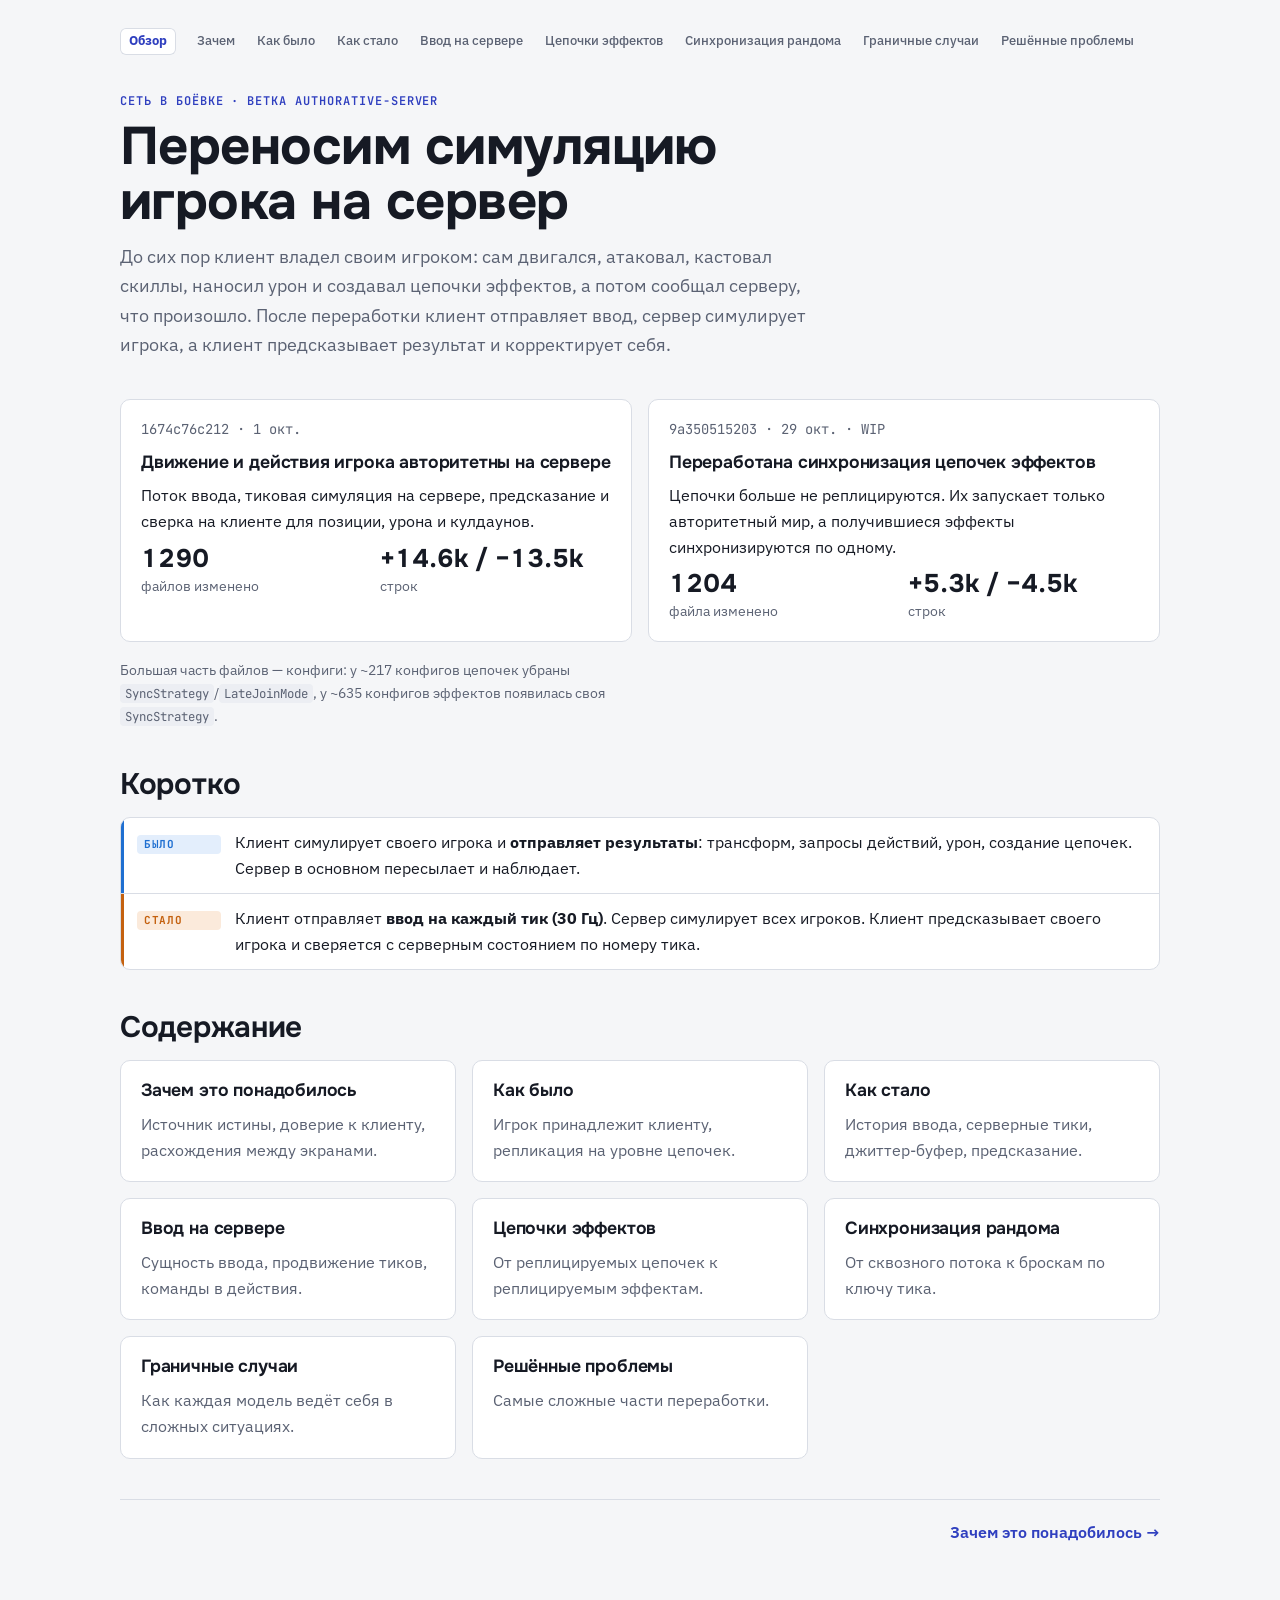
==== authorative-server/index.html @ e63a409f "chore(authorative-server) Move authorative server pages under their own directory" ====
<!doctype html>
<html lang="ru">
<head>
<meta charset="utf-8">
<meta name="viewport" content="width=device-width, initial-scale=1">
<title>Авторитетный сервер</title>
<meta name="claude:viewport-fit-sides" content="cover">
<link rel="stylesheet" href="https://fonts.googleapis.com/css2?family=Onest:wght@500..700&family=IBM+Plex+Sans:wght@400;500;600&family=JetBrains+Mono:wght@400;600;700&display=swap">
<link rel="stylesheet" href="deck.css">
</head>
<body>

<div class="page" lang="ru">
  <nav class="nav" aria-label="Страницы">
    <a class="home" href="index.html" aria-current="page">Обзор</a>
    <a href="why.html">Зачем</a>
    <a href="before.html">Как было</a>
    <a href="now.html">Как стало</a>
    <a href="server-input.html">Ввод на сервере</a>
    <a href="effects.html">Цепочки эффектов</a>
    <a href="random.html">Синхронизация рандома</a>
    <a href="edge-cases.html">Граничные случаи</a>
    <a href="problems.html">Решённые проблемы</a>
  </nav>

  <header class="head">
    <span class="eyebrow">Сеть в боёвке · ветка authorative-server</span>
    <h1>Переносим симуляцию игрока на сервер</h1>
    <p class="lede">До сих пор клиент владел своим игроком: сам двигался, атаковал, кастовал скиллы, наносил урон и создавал цепочки эффектов, а потом сообщал серверу, что произошло. После переработки клиент отправляет ввод, сервер симулирует игрока, а клиент предсказывает результат и корректирует себя.</p>
  </header>

  <section>
    <div class="cols">
      <div class="card">
        <span class="mono" style="color:var(--muted)">1674c76c212 · 1 окт.</span>
        <h3>Движение и действия игрока авторитетны на сервере</h3>
        <p>Поток ввода, тиковая симуляция на сервере, предсказание и сверка на клиенте для позиции, урона и кулдаунов.</p>
        <div class="cols" style="grid-template-columns:repeat(2,1fr);gap:8px">
          <div class="stat"><b>1290</b><span>файлов изменено</span></div>
          <div class="stat"><b>+14.6k / −13.5k</b><span>строк</span></div>
        </div>
      </div>
      <div class="card">
        <span class="mono" style="color:var(--muted)">9a350515203 · 29 окт. · WIP</span>
        <h3>Переработана синхронизация цепочек эффектов</h3>
        <p>Цепочки больше не реплицируются. Их запускает только авторитетный мир, а получившиеся эффекты синхронизируются по одному.</p>
        <div class="cols" style="grid-template-columns:repeat(2,1fr);gap:8px">
          <div class="stat"><b>1204</b><span>файла изменено</span></div>
          <div class="stat"><b>+5.3k / −4.5k</b><span>строк</span></div>
        </div>
      </div>
    </div>
    <p style="color:var(--muted);font-size:.9rem">Большая часть файлов — конфиги: у ~217 конфигов цепочек убраны <code>SyncStrategy</code>/<code>LateJoinMode</code>, у ~635 конфигов эффектов появилась своя <code>SyncStrategy</code>.</p>
  </section>

  <section>
    <h2>Коротко</h2>
    <div class="flow">
      <div class="step c"><span class="who c">Было</span><div>Клиент симулирует своего игрока и <b>отправляет результаты</b>: трансформ, запросы действий, урон, создание цепочек. Сервер в основном пересылает и наблюдает.</div></div>
      <div class="step s"><span class="who s">Стало</span><div>Клиент отправляет <b>ввод на каждый тик (30&nbsp;Гц)</b>. Сервер симулирует всех игроков. Клиент предсказывает своего игрока и сверяется с серверным состоянием по номеру тика.</div></div>
    </div>
  </section>

  <section>
    <h2>Содержание</h2>
    <div class="cols">
      <a class="card" href="why.html" style="text-decoration:none;color:inherit"><h3>Зачем это понадобилось</h3><p style="color:var(--muted)">Источник истины, доверие к клиенту, расхождения между экранами.</p></a>
      <a class="card" href="before.html" style="text-decoration:none;color:inherit"><h3>Как было</h3><p style="color:var(--muted)">Игрок принадлежит клиенту, репликация на уровне цепочек.</p></a>
      <a class="card" href="now.html" style="text-decoration:none;color:inherit"><h3>Как стало</h3><p style="color:var(--muted)">История ввода, серверные тики, джиттер-буфер, предсказание.</p></a>
      <a class="card" href="server-input.html" style="text-decoration:none;color:inherit"><h3>Ввод на сервере</h3><p style="color:var(--muted)">Сущность ввода, продвижение тиков, команды в действия.</p></a>
      <a class="card" href="effects.html" style="text-decoration:none;color:inherit"><h3>Цепочки эффектов</h3><p style="color:var(--muted)">От реплицируемых цепочек к реплицируемым эффектам.</p></a>
      <a class="card" href="random.html" style="text-decoration:none;color:inherit"><h3>Синхронизация рандома</h3><p style="color:var(--muted)">От сквозного потока к броскам по ключу тика.</p></a>
      <a class="card" href="edge-cases.html" style="text-decoration:none;color:inherit"><h3>Граничные случаи</h3><p style="color:var(--muted)">Как каждая модель ведёт себя в сложных ситуациях.</p></a>
      <a class="card" href="problems.html" style="text-decoration:none;color:inherit"><h3>Решённые проблемы</h3><p style="color:var(--muted)">Самые сложные части переработки.</p></a>
    </div>
  </section>

  <div class="pager"><span></span><a href="why.html">Зачем это понадобилось →</a></div>
</div>
<script>
try { history.scrollRestoration = "manual"; } catch (e) {}
window.scrollTo(0, 0);
window.addEventListener("pageshow", function () { window.scrollTo(0, 0); });
</script>
</body>
</html>
---- authorative-server/deck.css ----
/* Layout: one slide-like column per page, client/server colour code carried through every diagram */
:root {
  --bg: #f5f6f8;
  --surface: #ffffff;
  --ink: #161a24;
  --muted: #5b6273;
  --line: #d9dde5;
  --accent: #2f3fbf;
  --client: #1f6fd1;
  --client-soft: #e3eefc;
  --server: #c4610f;
  --server-soft: #fbeadb;
  --good: #1d7a4c;
  --good-soft: #def3e7;
  --bad: #b3261e;
  --bad-soft: #fbe3e1;
  --code-bg: #eceef3;
  --f-display: "Onest", "Segoe UI", system-ui, sans-serif;
  --f-body: "IBM Plex Sans", "Segoe UI", system-ui, sans-serif;
  --f-mono: "JetBrains Mono", ui-monospace, "SFMono-Regular", Menlo, monospace;
  color-scheme: light;
}
@media (prefers-color-scheme: dark) {
  :root:not([data-theme="light"]) {
    --bg: #11141b; --surface: #181c25; --ink: #e7e9ef; --muted: #9aa1b2; --line: #2a303d;
    --accent: #8e9bff; --client: #6aa8f5; --client-soft: #17263b; --server: #f0a05a; --server-soft: #33241a;
    --good: #5cc98f; --good-soft: #15291f; --bad: #f08a83; --bad-soft: #351b1a; --code-bg: #1f2430;
    color-scheme: dark;
  }
}
:root[data-theme="dark"] {
  --bg: #11141b; --surface: #181c25; --ink: #e7e9ef; --muted: #9aa1b2; --line: #2a303d;
  --accent: #8e9bff; --client: #6aa8f5; --client-soft: #17263b; --server: #f0a05a; --server-soft: #33241a;
  --good: #5cc98f; --good-soft: #15291f; --bad: #f08a83; --bad-soft: #351b1a; --code-bg: #1f2430;
  color-scheme: dark;
}

*, *::before, *::after { box-sizing: border-box; }
html { padding-top: env(safe-area-inset-top, 0px); padding-bottom: env(safe-area-inset-bottom, 0px); }
body {
  margin: 0;
  background: var(--bg);
  color: var(--ink);
  font: 16px/1.6 var(--f-body);
  padding-left: max(16px, env(safe-area-inset-left, 0px));
  padding-right: max(16px, env(safe-area-inset-right, 0px));
}
[hidden] { display: none !important; }
img { max-width: 100%; }

.page { max-width: 1040px; margin: 0 auto; padding-block: 28px 64px; display: flex; flex-direction: column; gap: 40px; }

/* top nav */
.nav { display: flex; flex-wrap: wrap; gap: 6px 4px; align-items: center; font: 500 13px/1.3 var(--f-body); }
.nav a { color: var(--muted); text-decoration: none; padding: 5px 9px; border-radius: 6px; }
.nav a:hover { color: var(--ink); background: var(--code-bg); }
.nav a[aria-current="page"] { color: var(--accent); background: var(--surface); box-shadow: inset 0 0 0 1px var(--line); }
.nav .home { font-weight: 700; color: var(--ink); margin-right: 8px; }
a:focus-visible { outline: 2px solid var(--accent); outline-offset: 2px; }

/* headings */
.eyebrow { font: 600 12px/1 var(--f-mono); letter-spacing: .08em; text-transform: uppercase; color: var(--accent); }
h1, h2, h3 { font-family: var(--f-display); text-wrap: balance; margin: 0; letter-spacing: -0.01em; }
h1 { font-size: clamp(2rem, 5vw, 3.3rem); line-height: 1.05; font-weight: 700; }
h2 { font-size: clamp(1.4rem, 3vw, 1.85rem); line-height: 1.15; font-weight: 650; }
h3 { font-size: 1.1rem; line-height: 1.3; font-weight: 650; }
.lede { font-size: 1.15rem; color: var(--muted); max-width: 64ch; margin: 0; }
p { margin: 0; max-width: 68ch; }
section { display: flex; flex-direction: column; gap: 16px; }
.head { display: flex; flex-direction: column; gap: 12px; }

code, .mono { font-family: var(--f-mono); font-size: .86em; }
code { background: var(--code-bg); padding: 1px 5px; border-radius: 4px; overflow-wrap: anywhere; }
pre { margin: 0; background: var(--code-bg); border-radius: 8px; padding: 14px 16px; overflow-x: auto; font: 13px/1.55 var(--f-mono); }
pre code { background: none; padding: 0; font-size: inherit; }

ul.plain { margin: 0; padding-left: 1.1em; display: flex; flex-direction: column; gap: 6px; max-width: 70ch; }

/* grids */
.cols { display: grid; grid-template-columns: repeat(auto-fit, minmax(280px, 1fr)); gap: 16px; }
.cols > * { min-width: 0; }
.card { background: var(--surface); border: 1px solid var(--line); border-radius: 10px; padding: 18px 20px; display: flex; flex-direction: column; gap: 10px; }

/* client / server tags */
.who { display: inline-block; font: 700 11px/1 var(--f-mono); letter-spacing: .06em; text-transform: uppercase; padding: 4px 7px; border-radius: 4px; white-space: nowrap; }
.who.c { color: var(--client); background: var(--client-soft); }
.who.s { color: var(--server); background: var(--server-soft); }
.who.n { color: var(--muted); background: var(--code-bg); }
.who.g { color: var(--good); background: var(--good-soft); }
.who.b { color: var(--bad); background: var(--bad-soft); }

/* sequence flow */
.flow { display: flex; flex-direction: column; border: 1px solid var(--line); border-radius: 10px; background: var(--surface); overflow: hidden; }
.flow .step { display: grid; grid-template-columns: 84px 1fr; gap: 14px; padding: 12px 16px; border-top: 1px solid var(--line); align-items: baseline; }
.flow .step:first-child { border-top: 0; }
.flow .step > div { min-width: 0; }
.flow .step.c { box-shadow: inset 3px 0 0 var(--client); }
.flow .step.s { box-shadow: inset 3px 0 0 var(--server); }
.flow .step.n { box-shadow: inset 3px 0 0 var(--line); }
.flow .step small { display: block; color: var(--muted); font-size: .85rem; }

/* comparison table */
.tbl { overflow-x: auto; border: 1px solid var(--line); border-radius: 10px; background: var(--surface); }
table { border-collapse: collapse; width: 100%; min-width: 720px; font-size: .93rem; }
th, td { text-align: left; vertical-align: top; padding: 11px 14px; border-top: 1px solid var(--line); }
thead th { border-top: 0; font: 600 12px/1.2 var(--f-mono); letter-spacing: .05em; text-transform: uppercase; color: var(--muted); background: var(--code-bg); }
td:first-child { font-weight: 600; width: 22%; }

/* tick strip */
.ticks { display: flex; flex-wrap: wrap; gap: 4px; align-items: center; font: 12px/1 var(--f-mono); }
.tick { width: 34px; height: 30px; border-radius: 5px; display: grid; place-items: center; background: var(--code-bg); color: var(--muted); }
.tick.in { background: var(--client-soft); color: var(--client); font-weight: 700; }
.tick.sim { background: var(--server-soft); color: var(--server); font-weight: 700; }
.tick.x { background: var(--bad-soft); color: var(--bad); font-weight: 700; }
.tick.skip { background: transparent; color: var(--muted); box-shadow: inset 0 0 0 1px dashed var(--line); outline: 1px dashed var(--line); outline-offset: -1px; }
.ticklabel { min-width: 120px; color: var(--muted); font-family: var(--f-body); font-size: 13px; }

.stat { display: flex; flex-direction: column; gap: 2px; }
.stat b { font: 700 1.6rem/1.1 var(--f-display); font-variant-numeric: tabular-nums; }
.stat span { color: var(--muted); font-size: .88rem; }

.callout { border-left: 3px solid var(--accent); padding: 4px 0 4px 16px; color: var(--ink); max-width: 72ch; }

.pager { display: flex; justify-content: space-between; gap: 12px; flex-wrap: wrap; border-top: 1px solid var(--line); padding-top: 20px; font-weight: 600; }
.pager a { color: var(--accent); text-decoration: none; }
.pager a:hover { text-decoration: underline; }

@media (max-width: 560px) {
  .flow .step { grid-template-columns: 1fr; gap: 6px; }
}
@media (prefers-reduced-motion: reduce) { * { scroll-behavior: auto !important; } }
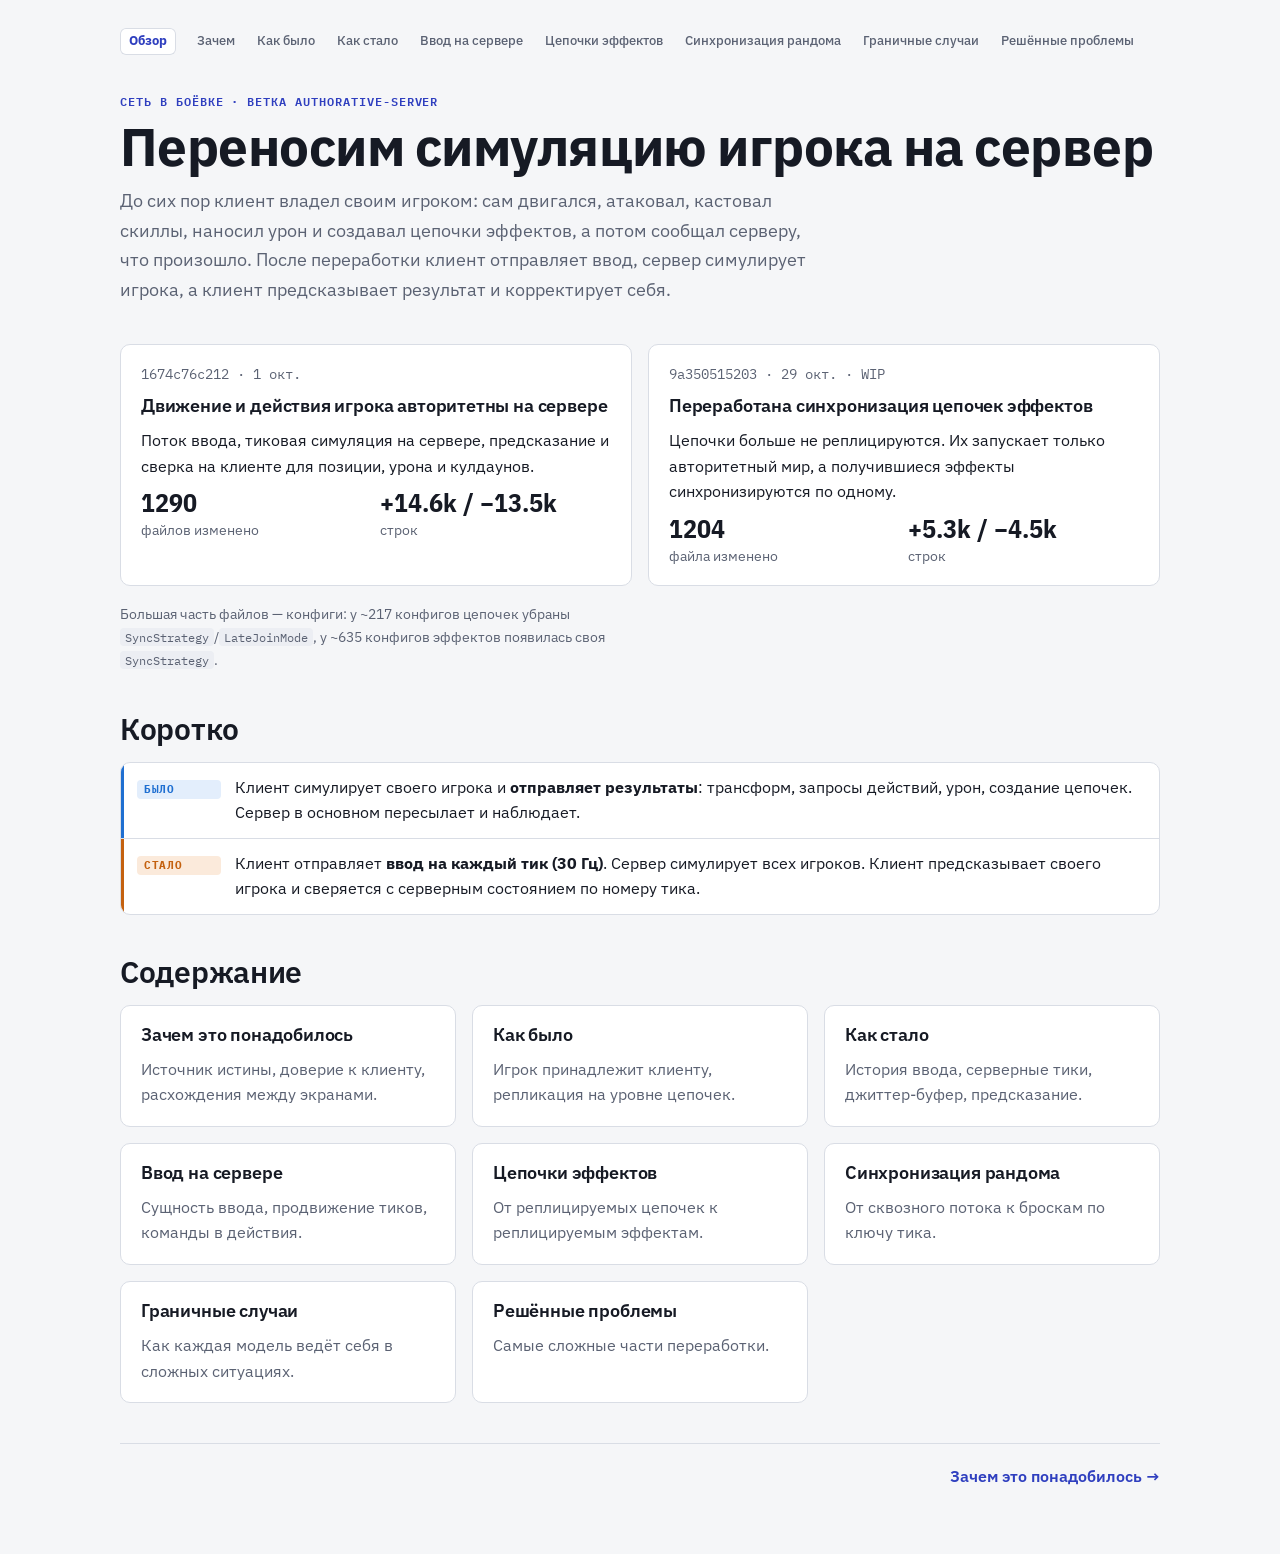
==== commit 8f8622f5: "fix(pages) Add index, share css" ====
--- a/authorative-server/index.html
+++ b/authorative-server/index.html
@@ -5,7 +5,7 @@
 <meta name="viewport" content="width=device-width, initial-scale=1">
 <title>Авторитетный сервер</title>
 <meta name="claude:viewport-fit-sides" content="cover">
-<link rel="stylesheet" href="https://fonts.googleapis.com/css2?family=Onest:wght@500..700&family=IBM+Plex+Sans:wght@400;500;600&family=JetBrains+Mono:wght@400;600;700&display=swap">
+<link rel="stylesheet" href="../common.css">
 <link rel="stylesheet" href="deck.css">
 </head>
 <body>
--- a/common.css
+++ b/common.css
@@ -0,0 +1,54 @@
+@import url("https://fonts.googleapis.com/css2?family=IBM+Plex+Mono:wght@400;500;600;700&family=IBM+Plex+Sans:wght@400;500;600;700&family=IBM+Plex+Sans+Condensed:wght@600;700&display=swap");
+
+:root {
+  --bg: #f5f6f8;
+  --surface: #ffffff;
+  --ink: #161a24;
+  --muted: #5b6273;
+  --line: #d9dde5;
+  --accent: #2f3fbf;
+  --code-bg: #eceef3;
+  --client: #1f6fd1;
+  --client-soft: #e3eefc;
+  --server: #c4610f;
+  --server-soft: #fbeadb;
+  --core: #6b47b8;
+  --good: #1d7a4c;
+  --good-soft: #def3e7;
+  --bad: #b3261e;
+  --bad-soft: #fbe3e1;
+  --f-display: "IBM Plex Sans Condensed", "IBM Plex Sans", system-ui, sans-serif;
+  --f-body: "IBM Plex Sans", system-ui, -apple-system, "Segoe UI", sans-serif;
+  --f-mono: "IBM Plex Mono", ui-monospace, "SFMono-Regular", Menlo, Consolas, monospace;
+  color-scheme: light;
+}
+@media (prefers-color-scheme: dark) {
+  :root:not([data-theme="light"]) {
+    --bg: #11141b; --surface: #181c25; --ink: #e7e9ef; --muted: #9aa1b2; --line: #2a303d;
+    --accent: #8e9bff; --code-bg: #1f2430;
+    --client: #6aa8f5; --client-soft: #17263b; --server: #f0a05a; --server-soft: #33241a; --core: #b39af0;
+    --good: #5cc98f; --good-soft: #15291f; --bad: #f08a83; --bad-soft: #351b1a;
+    color-scheme: dark;
+  }
+}
+:root[data-theme="dark"] {
+  --bg: #11141b; --surface: #181c25; --ink: #e7e9ef; --muted: #9aa1b2; --line: #2a303d;
+  --accent: #8e9bff; --code-bg: #1f2430;
+  --client: #6aa8f5; --client-soft: #17263b; --server: #f0a05a; --server-soft: #33241a; --core: #b39af0;
+  --good: #5cc98f; --good-soft: #15291f; --bad: #f08a83; --bad-soft: #351b1a;
+  color-scheme: dark;
+}
+
+*, *::before, *::after { box-sizing: border-box; }
+body {
+  margin: 0;
+  background: var(--bg);
+  color: var(--ink);
+  font: 16px/1.6 var(--f-body);
+}
+[hidden] { display: none !important; }
+img { max-width: 100%; }
+a:focus-visible { outline: 2px solid var(--accent); outline-offset: 2px; }
+
+h1, h2, h3, h4 { font-family: var(--f-display); text-wrap: balance; margin: 0; }
+code, .mono { font-family: var(--f-mono); }
--- a/authorative-server/deck.css
+++ b/authorative-server/deck.css
@@ -1,52 +1,9 @@
 /* Layout: one slide-like column per page, client/server colour code carried through every diagram */
-:root {
-  --bg: #f5f6f8;
-  --surface: #ffffff;
-  --ink: #161a24;
-  --muted: #5b6273;
-  --line: #d9dde5;
-  --accent: #2f3fbf;
-  --client: #1f6fd1;
-  --client-soft: #e3eefc;
-  --server: #c4610f;
-  --server-soft: #fbeadb;
-  --good: #1d7a4c;
-  --good-soft: #def3e7;
-  --bad: #b3261e;
-  --bad-soft: #fbe3e1;
-  --code-bg: #eceef3;
-  --f-display: "Onest", "Segoe UI", system-ui, sans-serif;
-  --f-body: "IBM Plex Sans", "Segoe UI", system-ui, sans-serif;
-  --f-mono: "JetBrains Mono", ui-monospace, "SFMono-Regular", Menlo, monospace;
-  color-scheme: light;
-}
-@media (prefers-color-scheme: dark) {
-  :root:not([data-theme="light"]) {
-    --bg: #11141b; --surface: #181c25; --ink: #e7e9ef; --muted: #9aa1b2; --line: #2a303d;
-    --accent: #8e9bff; --client: #6aa8f5; --client-soft: #17263b; --server: #f0a05a; --server-soft: #33241a;
-    --good: #5cc98f; --good-soft: #15291f; --bad: #f08a83; --bad-soft: #351b1a; --code-bg: #1f2430;
-    color-scheme: dark;
-  }
-}
-:root[data-theme="dark"] {
-  --bg: #11141b; --surface: #181c25; --ink: #e7e9ef; --muted: #9aa1b2; --line: #2a303d;
-  --accent: #8e9bff; --client: #6aa8f5; --client-soft: #17263b; --server: #f0a05a; --server-soft: #33241a;
-  --good: #5cc98f; --good-soft: #15291f; --bad: #f08a83; --bad-soft: #351b1a; --code-bg: #1f2430;
-  color-scheme: dark;
-}
-
-*, *::before, *::after { box-sizing: border-box; }
 html { padding-top: env(safe-area-inset-top, 0px); padding-bottom: env(safe-area-inset-bottom, 0px); }
 body {
-  margin: 0;
-  background: var(--bg);
-  color: var(--ink);
-  font: 16px/1.6 var(--f-body);
   padding-left: max(16px, env(safe-area-inset-left, 0px));
   padding-right: max(16px, env(safe-area-inset-right, 0px));
 }
-[hidden] { display: none !important; }
-img { max-width: 100%; }
 
 .page { max-width: 1040px; margin: 0 auto; padding-block: 28px 64px; display: flex; flex-direction: column; gap: 40px; }
 
@@ -56,20 +13,19 @@
 .nav a:hover { color: var(--ink); background: var(--code-bg); }
 .nav a[aria-current="page"] { color: var(--accent); background: var(--surface); box-shadow: inset 0 0 0 1px var(--line); }
 .nav .home { font-weight: 700; color: var(--ink); margin-right: 8px; }
-a:focus-visible { outline: 2px solid var(--accent); outline-offset: 2px; }
 
 /* headings */
 .eyebrow { font: 600 12px/1 var(--f-mono); letter-spacing: .08em; text-transform: uppercase; color: var(--accent); }
-h1, h2, h3 { font-family: var(--f-display); text-wrap: balance; margin: 0; letter-spacing: -0.01em; }
+h1, h2, h3 { letter-spacing: -0.01em; }
 h1 { font-size: clamp(2rem, 5vw, 3.3rem); line-height: 1.05; font-weight: 700; }
-h2 { font-size: clamp(1.4rem, 3vw, 1.85rem); line-height: 1.15; font-weight: 650; }
-h3 { font-size: 1.1rem; line-height: 1.3; font-weight: 650; }
+h2 { font-size: clamp(1.4rem, 3vw, 1.85rem); line-height: 1.15; font-weight: 600; }
+h3 { font-size: 1.1rem; line-height: 1.3; font-weight: 600; }
 .lede { font-size: 1.15rem; color: var(--muted); max-width: 64ch; margin: 0; }
 p { margin: 0; max-width: 68ch; }
 section { display: flex; flex-direction: column; gap: 16px; }
 .head { display: flex; flex-direction: column; gap: 12px; }
 
-code, .mono { font-family: var(--f-mono); font-size: .86em; }
+code, .mono { font-size: .86em; }
 code { background: var(--code-bg); padding: 1px 5px; border-radius: 4px; overflow-wrap: anywhere; }
 pre { margin: 0; background: var(--code-bg); border-radius: 8px; padding: 14px 16px; overflow-x: auto; font: 13px/1.55 var(--f-mono); }
 pre code { background: none; padding: 0; font-size: inherit; }
